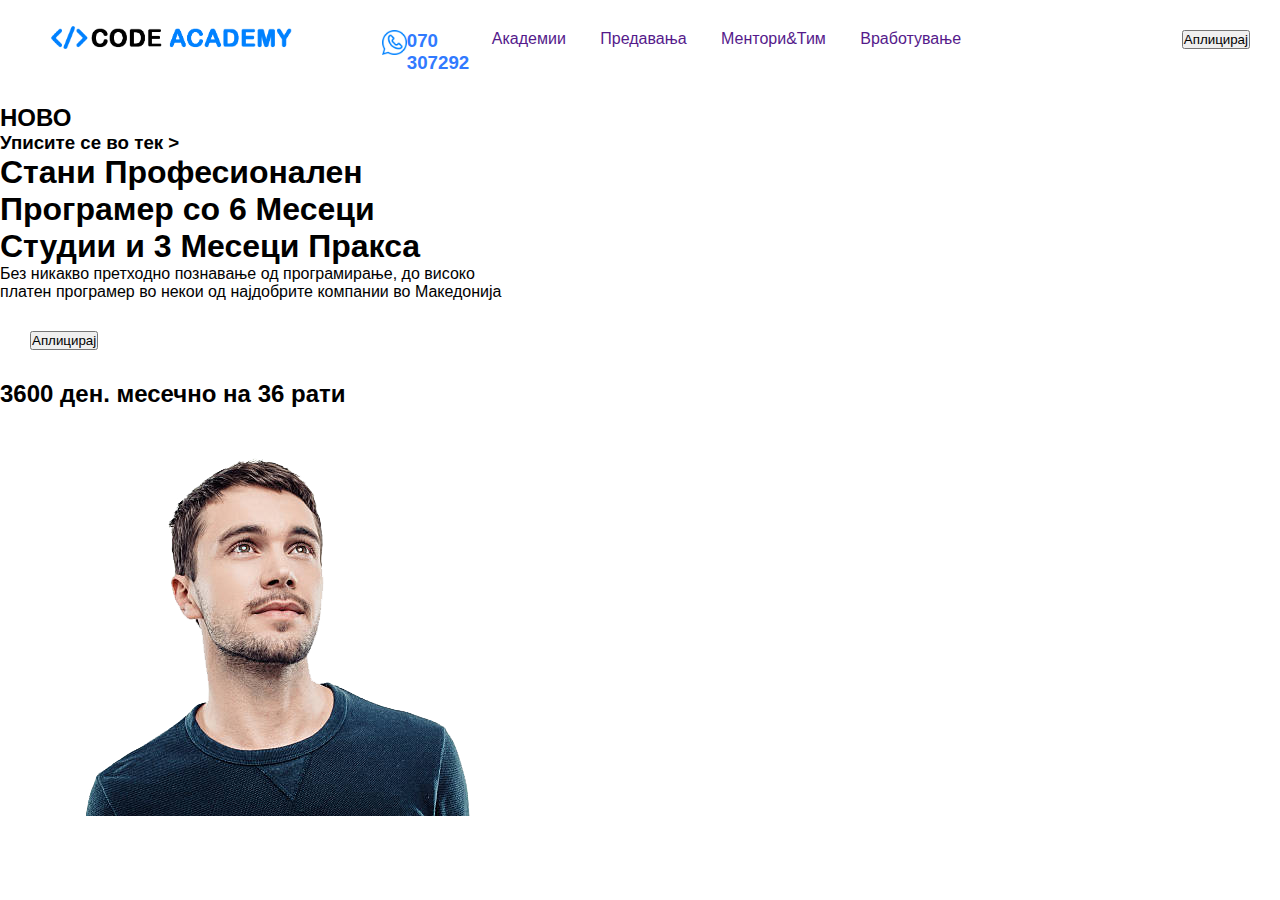
==== index.html @ f49cd066 "initial" ====
<!DOCTYPE html>
<html lang="en">

<head>
    <meta charset="UTF-8">
    <meta name="viewport" content="width=device-width, initial-scale=1.0">
    <title>Document</title>
    <link rel="stylesheet" href="./style.css">
</head>

<body>
    <div class="header">
        <div class="img-block">
            <img src="./images/logo-code-academy.png" alt="" class="image-logo">
        </div>
        <div class="inline-menu">
            <div class="phone">
                <div>
                    <img src="./images/phone.png" alt="" class="phone-logo">
                </div>
                <div>
                    <h3 class="Phone-number">070 307292</h3>
                </div>

            </div>
            <div class="menu-bar">
                <a href="" class="menu">Академии</a>
                <a href="" class="menu">Предавања</a>
                <a href="" class="menu">Ментори&Тим</a>
                <a href="" class="menu">Вработување</a>
            </div>
            <div class="aply">
                <button class="button">Аплицирај</button>
            </div>
        </div>
    </div>
    <div>
        <div class="classes">
            <div class="newbootton">
                <h2>НОВО</h2>
            </div>
            <h3>Уписите се во тек ></h3>

        </div>
        <div>
            <h1>Стани Професионален<br>
                Програмер со 6 Месеци<br> Студии и 3 Месеци Пракса</h1>
            <p>Без никакво претходно познавање од програмирање, до високо<br> платен програмер во некои од најдобрите
                компании во Македонија</p>
        </div>
        <div class="aply">
            <button>Аплицирај</button>
        </div>
        <div class="payment">
            <h2>3600 ден. месечно на 36 рати</h2>
        </div>
        <div class="picture">
            <img src="./images/person.png" alt="">
        </div>
    </div>

</body>

</html>
---- style.css ----
.header {
    width: 100%;
    display: inline-flex;
}

.img-block{
    padding: 2%;
    margin-left: 2%;
    width: 25%;
}
.image-logo {
    height: 23px;

}
.inline-menu{
    display: contents;
   
    
}

.phone {
    display: inline-flex;
    padding: 30px;
    padding-right: 0;
    width: 10%;
    
}

.phone-logo {
    width: 25px;
}

.Phone-number {
    color: rgb(49 122 255)
}

.menu-bar{
    
    padding: 30px;
    padding-left: 0;
    padding-right: 0;
    width: 60%;
    
}

.menu {
    text-decoration: none;
    padding-right: 30px;

}

.aply {
    padding: 30px;
}

.classes {}

.newbootton {}

.payment {}

.picture {}
.button{
    
}

*{
    margin: 0;
    padding: 0;
    font-family: sans-serif;
}
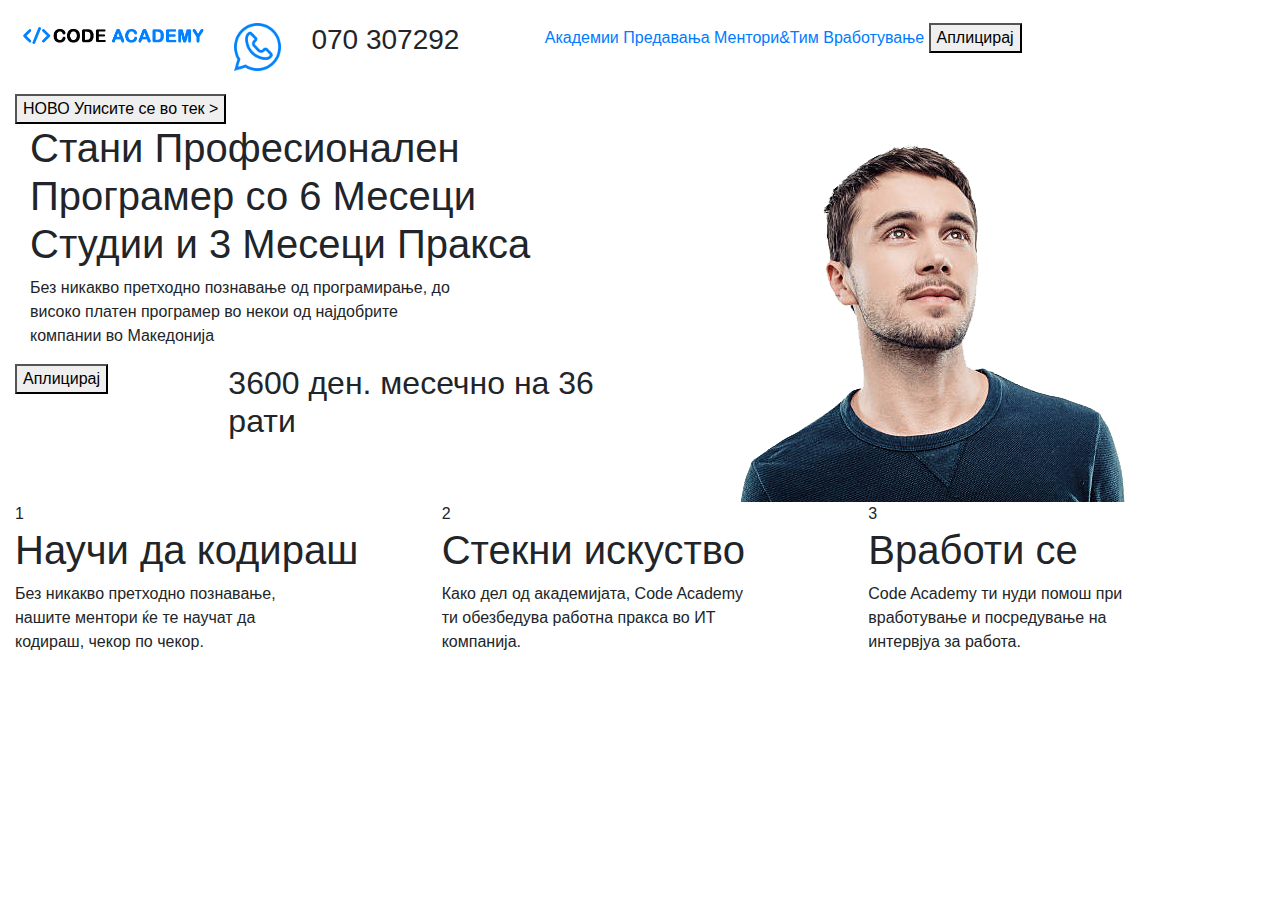
==== commit 8eca8c6d: "first" ====
--- a/index.html
+++ b/index.html
@@ -6,56 +6,172 @@
     <meta name="viewport" content="width=device-width, initial-scale=1.0">
     <title>Document</title>
     <link rel="stylesheet" href="./style.css">
+    <link rel="stylesheet" href="./Bootstrap/bootstrap-4.5.3-dist/css/bootstrap.css">
 </head>
 
 <body>
-    <div class="header">
-        <div class="img-block">
-            <img src="./images/logo-code-academy.png" alt="" class="image-logo">
-        </div>
-        <div class="inline-menu">
-            <div class="phone">
-                <div>
-                    <img src="./images/phone.png" alt="" class="phone-logo">
+    <div class="container-fluid header">
+
+        <div class="row">
+
+            <div class="col-md-2 ">
+                <img src="./images/logo-code-academy.png" alt="" class="logo">
+            </div>
+
+            <div class="row col-md-10">
+
+                <div class="row col-md-4">
+
+                    <div class="col-md-3">
+                        <img src="./images/phone.png" alt="" class="phonelogo">
+                    </div>
+
+                    <div class="col-md-9">
+                        <h3 class="phonenumber">070 307292</h3>
+                    </div>
                 </div>
-                <div>
-                    <h3 class="Phone-number">070 307292</h3>
+
+                <div class="col-md-8">
+                    <a href="" class="menu">Академии</a>
+                    <a href="" class="menu">Предавања</a>
+                    <a href="" class="menu">Ментори&Тим</a>
+                    <a href="" class="menu">Вработување</a>
+                    <button class="apply">Аплицирај</button>
                 </div>
 
             </div>
-            <div class="menu-bar">
-                <a href="" class="menu">Академии</a>
-                <a href="" class="menu">Предавања</a>
-                <a href="" class="menu">Ментори&Тим</a>
-                <a href="" class="menu">Вработување</a>
-            </div>
-            <div class="aply">
-                <button class="button">Аплицирај</button>
-            </div>
-        </div>
-    </div>
-    <div>
-        <div class="classes">
-            <div class="newbootton">
-                <h2>НОВО</h2>
-            </div>
-            <h3>Уписите се во тек ></h3>
 
         </div>
-        <div>
-            <h1>Стани Професионален<br>
-                Програмер со 6 Месеци<br> Студии и 3 Месеци Пракса</h1>
-            <p>Без никакво претходно познавање од програмирање, до високо<br> платен програмер во некои од најдобрите
-                компании во Македонија</p>
+
+    </div>
+
+    <div class="container-fluid">
+
+        <div class="row">
+
+            <div class="col-md-6">
+
+                <div class="row">
+                    
+                    <div class="col-md-6">
+                        <button class="asceptance"><span class="novobutton">НОВО</span> Уписите се во тек > </button>
+                    </div>
+
+                    <div class="col-md-6"></div>
+
+                </div>
+
+                <div class="col-md-12">
+
+                    <h1 class="mainheader">Стани Професионален<br>
+                        Програмер со 6 Месеци<br> Студии и 3 Месеци Пракса
+                    </h1>
+
+                    <p class="mainpara">Без никакво претходно познавање од програмирање, до <br>високо платен програмер
+                        во некои од
+                        најдобрите<br>
+                        компании во Македонија
+                    </p>
+
+                </div>
+
+                <div class="row">
+
+                    <div class="col-md-4">
+                        <button class="apply">Аплицирај</button>
+                    </div>
+
+                    <div class="col-md-8 pricebox">
+                        <h2 class="price">3600 ден. месечно на 36 рати</h2>
+                    </div>
+
+                </div>
+
+            </div>
+
+
+
+            <div class="col-md-6">
+                <img src="./images/person.png" alt="" class="image">
+            </div>
+
         </div>
-        <div class="aply">
-            <button>Аплицирај</button>
-        </div>
-        <div class="payment">
-            <h2>3600 ден. месечно на 36 рати</h2>
-        </div>
-        <div class="picture">
-            <img src="./images/person.png" alt="">
+
+    </div>
+
+    <div class="container-fluid" class="numbers">
+
+        <div class="row">
+
+            <div class="col-md-4">
+
+                <div class="outter">
+
+                    <div class="inner">
+                        <div class="num">1</div>
+                    </div>
+
+                </div>
+
+                <div>
+                    <h1 class="bold">
+                        Научи да кодираш
+                    </h1>
+
+                    <p class="paragraphnum">
+                        Без никакво претходно познавање,<br>
+                        нашите ментори ќе те научат да <br> кодираш, чекор по чекор.
+                    </p>
+
+                </div>
+
+
+            </div>
+
+            <div class="col-md-4">
+
+                <div class="outter">
+
+                    <div class="inner">
+                        <div class="num">2</div>
+                    </div>
+
+                </div>
+
+                <div>
+                    <h1 class="bold">
+                        Стекни искуство
+                    </h1>
+
+                    <p class="paragraphnum">
+                        Како дел од академијата, Code Academy <br> ти обезбедува работна пракса во ИТ <br> компанија.
+                    </p>
+                </div>
+
+            </div>
+
+            <div class="col-md-4">
+
+                <div class="outter">
+
+                    <div class="inner">
+                        <div class="num">3</div>
+                    </div>
+
+                </div>
+
+                <div>
+                    <h1 class="bold">
+                        Вработи се
+                    </h1>
+                    
+                    <p class="paragraphnum">
+                        Code Academy ти нуди помош при <br> вработување и посредување на <br> интервјуа за работа.
+                    </p>
+
+
+                </div>
+            </div>
         </div>
     </div>
 
--- a/style.css
+++ b/style.css
@@ -1,71 +1,62 @@
-.header {
+
+.logo{
     width: 100%;
-    display: inline-flex;
 }
-
-.img-block{
-    padding: 2%;
-    margin-left: 2%;
-    width: 25%;
+.header{
+ width: 100%;
+ padding: 23px !important;
 }
-.image-logo {
-    height: 23px;
+.phonelogo{
+    width: 100%;
+}
+.phonenumber{
+    width: 100%;
+    padding-left: 0 !important;
+}
+.menu{
 
 }
-.inline-menu{
-    display: contents;
-   
+.pricebox{
+
+}
+.apply{
+
     
 }
-
-.phone {
-    display: inline-flex;
-    padding: 30px;
-    padding-right: 0;
-    width: 10%;
-    
-}
-
-.phone-logo {
-    width: 25px;
-}
-
-.Phone-number {
-    color: rgb(49 122 255)
-}
-
-.menu-bar{
-    
-    padding: 30px;
-    padding-left: 0;
-    padding-right: 0;
-    width: 60%;
-    
-}
-
-.menu {
-    text-decoration: none;
-    padding-right: 30px;
+.mainheader{
 
 }
+.mainpara{
 
-.aply {
-    padding: 30px;
 }
+.numbers{
 
-.classes {}
+    }
+.inner{
 
-.newbootton {}
+}
+.outter{
 
-.payment {}
+}
+.num{
 
-.picture {}
-.button{
-    
+  
 }
+.novobutton{
 
-*{
-    margin: 0;
-    padding: 0;
-    font-family: sans-serif;
+}
+.asceptance{
+
+}
+.price{
+
+}
+.image{
+
+}
+.bold{
+
+}
+.paragraphnum{
+
 }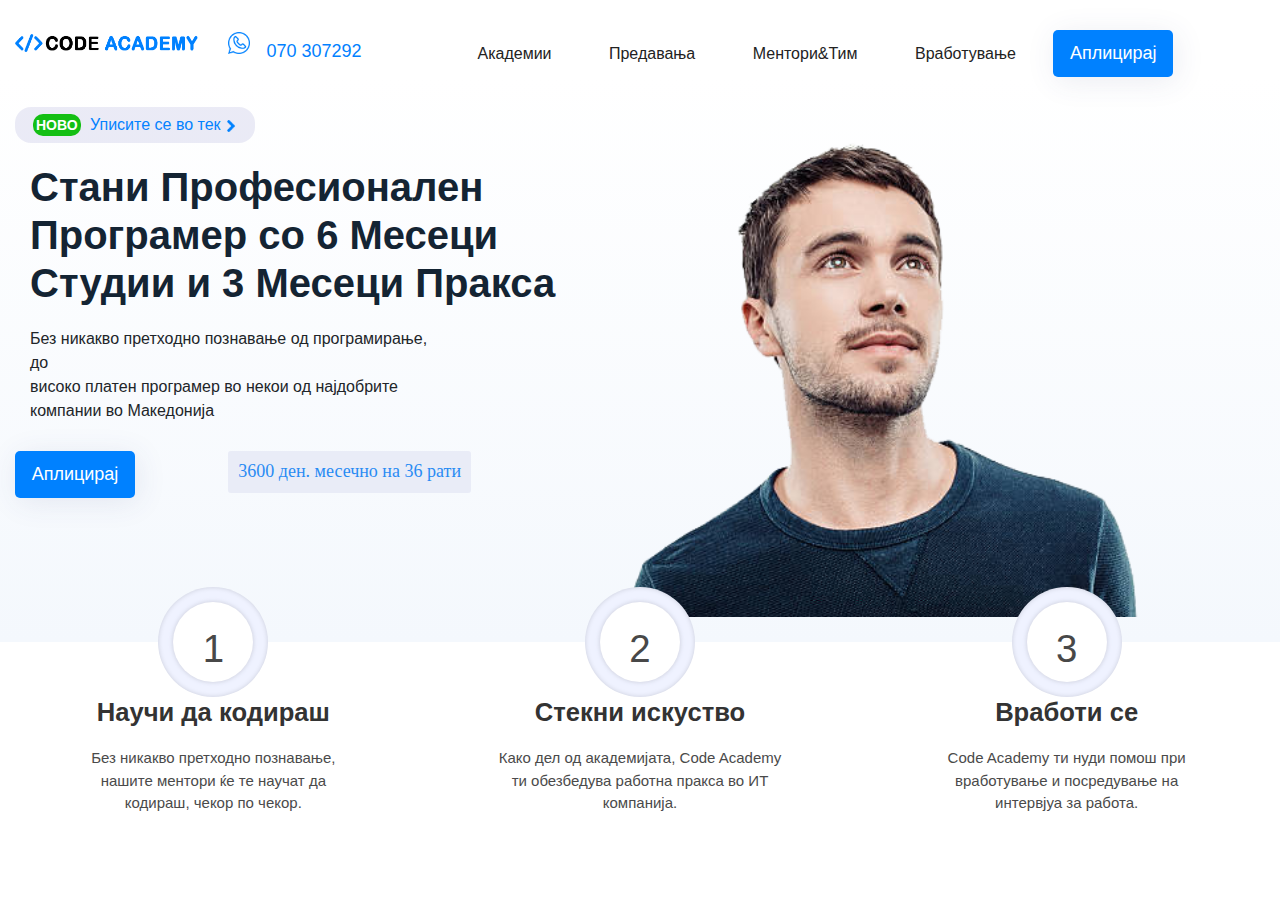
==== commit 684f8707: "css aded" ====
--- a/index.html
+++ b/index.html
@@ -5,8 +5,8 @@
     <meta charset="UTF-8">
     <meta name="viewport" content="width=device-width, initial-scale=1.0">
     <title>Document</title>
-    <link rel="stylesheet" href="./style.css">
-    <link rel="stylesheet" href="./Bootstrap/bootstrap-4.5.3-dist/css/bootstrap.css">
+    <link rel="stylesheet" href="./Assets/CSS/style.css">
+    <link rel="stylesheet" href="./Assets/Bootstrap/bootstrap-4.5.3-dist/css/bootstrap.css">
 </head>
 
 <body>
@@ -15,23 +15,24 @@
         <div class="row">
 
             <div class="col-md-2 ">
-                <img src="./images/logo-code-academy.png" alt="" class="logo">
+                <img src="./Assets/images/logo-code-academy.png" alt="" class="logo">
             </div>
 
             <div class="row col-md-10">
 
-                <div class="row col-md-4">
+                <div class="row col-md-3">
 
-                    <div class="col-md-3">
-                        <img src="./images/phone.png" alt="" class="phonelogo">
+                    <div  class="col-md-2">
+                        <img src="./Assets/images/phone.png" alt="" class="phonelogo">
                     </div>
 
-                    <div class="col-md-9">
+                    <div  class="col-md-10">
                         <h3 class="phonenumber">070 307292</h3>
                     </div>
+                                 
                 </div>
 
-                <div class="col-md-8">
+               <div class="col-md-9">
                     <a href="" class="menu">Академии</a>
                     <a href="" class="menu">Предавања</a>
                     <a href="" class="menu">Ментори&Тим</a>
@@ -45,16 +46,16 @@
 
     </div>
 
-    <div class="container-fluid">
+    <div class="container-fluid main">
 
         <div class="row">
 
             <div class="col-md-6">
 
                 <div class="row">
-                    
+
                     <div class="col-md-6">
-                        <button class="asceptance"><span class="novobutton">НОВО</span> Уписите се во тек > </button>
+                        <button class="asceptance"><span class="novobutton">НОВО</span> Уписите се во тек <img src="./Assets/images/right.png" alt="" class="right"> </button>
                     </div>
 
                     <div class="col-md-6"></div>
@@ -81,7 +82,7 @@
                         <button class="apply">Аплицирај</button>
                     </div>
 
-                    <div class="col-md-8 pricebox">
+                    <div class="col-md-8">
                         <h2 class="price">3600 ден. месечно на 36 рати</h2>
                     </div>
 
@@ -92,18 +93,18 @@
 
 
             <div class="col-md-6">
-                <img src="./images/person.png" alt="" class="image">
+                <img src="./Assets/images/person.png" alt="" class="image">
             </div>
 
         </div>
 
     </div>
 
-    <div class="container-fluid" class="numbers">
+    <div class="container-fluid numbers">
 
         <div class="row">
 
-            <div class="col-md-4">
+            <div class="col-md-4 textNumbers">
 
                 <div class="outter">
 
@@ -128,7 +129,7 @@
 
             </div>
 
-            <div class="col-md-4">
+            <div class="col-md-4 textNumbers">
 
                 <div class="outter">
 
@@ -150,7 +151,7 @@
 
             </div>
 
-            <div class="col-md-4">
+            <div class="col-md-4 textNumbers">
 
                 <div class="outter">
 
@@ -164,7 +165,7 @@
                     <h1 class="bold">
                         Вработи се
                     </h1>
-                    
+
                     <p class="paragraphnum">
                         Code Academy ти нуди помош при <br> вработување и посредување на <br> интервјуа за работа.
                     </p>
--- a/Assets/CSS/style.css
+++ b/Assets/CSS/style.css
@@ -0,0 +1,187 @@
+* {
+    margin: 0;
+    padding: 0;
+}
+
+.logo {
+    width: 100%;
+
+
+}
+
+.header {
+    width: auto;
+    display: flex;
+    justify-content: space-between;
+    padding-top: 30px;
+}
+
+.phonelogoContainer {
+    float: left;
+    position: absolute;
+ 
+}
+
+.phonelogo {
+    height: 22px;
+
+    margin-right: 10px;
+}
+
+.phonenumber {
+    font-weight: 500;
+    padding-top: 11px;
+    color: #0181ff;
+    font-size: 18px;
+    width: 100%;
+}
+
+.menu {
+    margin-right: 13px;
+    padding: 10px 20px 10px 20px;
+    color: #222;
+    font-size: 16px;
+}
+
+
+
+.apply {
+    background: #0081ff;
+    font-size: 18px;
+    text-align: center;
+    padding: 10px 15px 10px 15px;
+    color: #fff;
+    border-radius: 5px;
+    box-shadow: 2.5px 4.33px 30px 0 rgba(57, 69, 125, 0.1);
+    cursor: pointer;
+    width: 120px;
+    border: transparent;
+
+}
+
+.mainheader {
+    font-weight: 600;
+    color: #142433;
+}
+
+.mainpara {
+    width: 70%;
+    margin-top: 20px;
+    margin-bottom: 0px;
+    padding-bottom: 28px;
+}
+
+.numbers {
+
+    padding-top: 60px;
+    margin-top: -115px;
+    padding-left: 40px;
+    padding-right: 50px;
+}
+
+.inner {
+    position: absolute;
+    background: #fff;
+    border-radius: 50%;
+    height: 80px;
+    width: 80px;
+    top: 20px;
+    left: 20px;
+    margin: -5px 0px 0px -5px;
+    box-shadow: 0 0 5px rgba(0, 0, 0, .15), 0 0 7px #eceffc;
+    z-index: 0;
+}
+
+.outter {
+    background: #eff2ff;
+    border-radius: 50%;
+    height: 110px;
+    width: 110px;
+    position: relative;
+    box-shadow: inset 0 0 5px rgba(0, 0, 0, .15), 0 0 7px #06060600;
+    z-index: 0;
+    margin: 0 auto;
+}
+
+.num {
+    font-size: 2.4rem;
+    font-family: sans-serif;
+    font-weight: 500;
+    text-align: center;
+    color: #484848;
+    padding-top: 18px;
+}
+
+.novobutton {
+    background: #14bf14;
+    color: #fff;
+    padding: 3px;
+    font-size: 14px;
+    border-radius: 10px;
+    margin-right: 5px;
+    font-weight: bold;
+    border: transparent;
+}
+
+
+.right {
+    width: 12px;
+}
+
+.asceptance {
+    color: #0482ff;
+    border-radius: 16px;
+    background: rgba(0, 0, 140, .08);
+    padding: 6px;
+    font-size: 16px;
+    width: 240px;
+    margin-top: 30px;
+    margin-bottom: 20px;
+    border: transparent;
+
+}
+
+.main {
+    background: linear-gradient(180deg, white, #f4f8fd);
+    padding-bottom: 129px;
+}
+
+.price {
+    background: #e8ebf7;
+    color: #0f80f3;
+    width: fit-content;
+    font-size: 18px;
+    padding: 10px;
+    border-radius: 3px;
+    font-weight: 200;
+    font-family: Roboto;
+    margin-bottom: 20px;
+    opacity: 0.9;
+
+}
+
+.image {
+    position: absolute;
+    height: 540px;
+    margin-left: -140px;
+
+
+}
+
+.bold {
+    font-size: 1.6rem;
+    font-weight: 600;
+    color: #333;
+}
+
+.paragraphnum {
+    margin-top: 20px;
+    font-size: 15px;
+    color: #4a4a4a;
+}
+
+.textNumbers {
+    width: 301px;
+    text-align: center;
+    
+}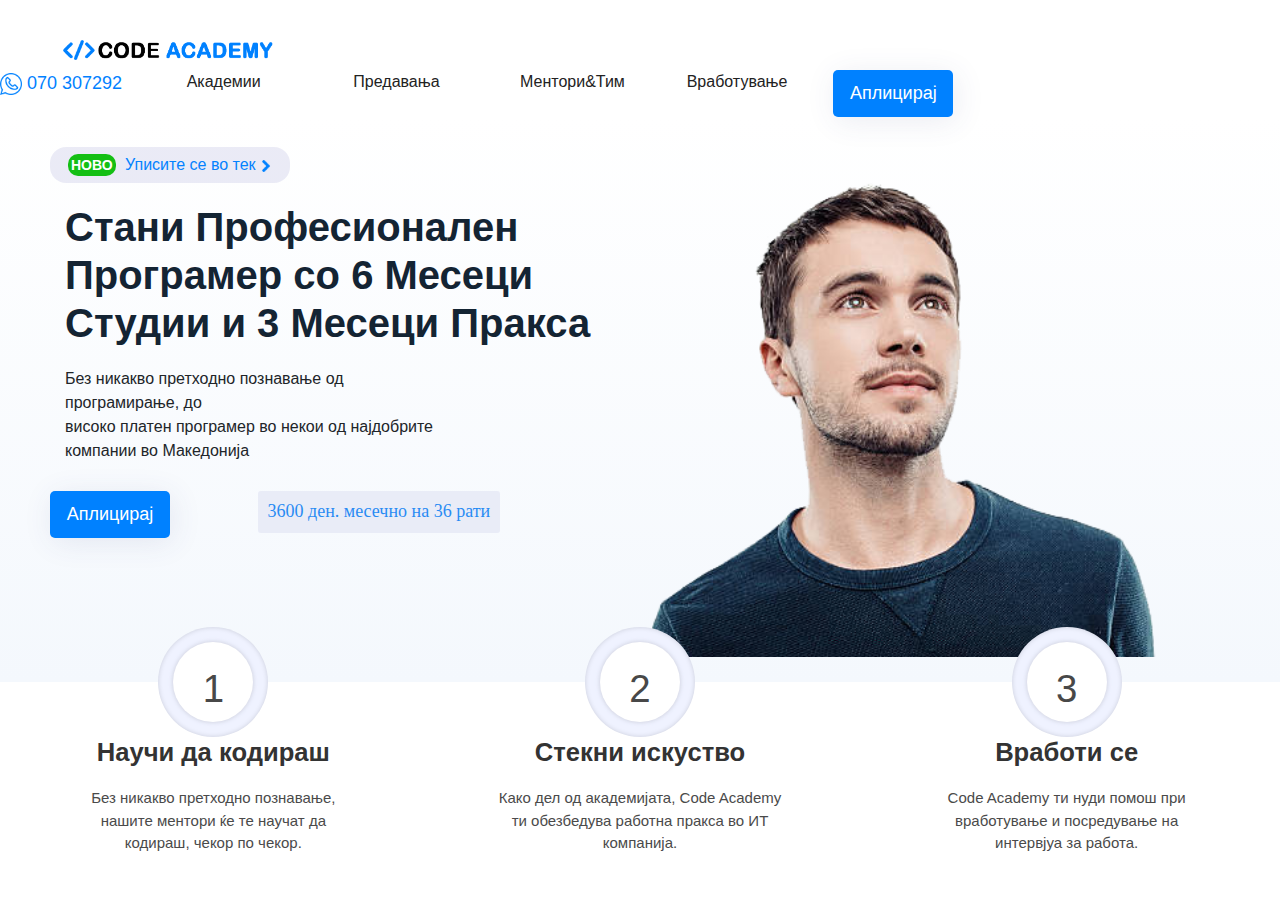
==== commit 04e8048a: "Apllyform added" ====
--- a/index.html
+++ b/index.html
@@ -4,46 +4,60 @@
 <head>
     <meta charset="UTF-8">
     <meta name="viewport" content="width=device-width, initial-scale=1.0">
-    <title>Document</title>
+    <title>Code Academy</title>
     <link rel="stylesheet" href="./Assets/CSS/style.css">
     <link rel="stylesheet" href="./Assets/Bootstrap/bootstrap-4.5.3-dist/css/bootstrap.css">
+
+    <script src="./Assets/jquary/jquery-3.5.1.min.js"></script>
+    <script src="./Assets/Bootstrap/bootstrap-4.5.3-dist/js/bootstrap.js"></script>
 </head>
 
 <body>
     <div class="container-fluid header">
 
-        <div class="row">
+        <div class="row w-100">
 
             <div class="col-md-2 ">
                 <img src="./Assets/images/logo-code-academy.png" alt="" class="logo">
             </div>
 
-            <div class="row col-md-10">
+            <div class="col-md-2"></div>
 
-                <div class="row col-md-3">
+            <div class="row">
 
-                    <div  class="col-md-2">
-                        <img src="./Assets/images/phone.png" alt="" class="phonelogo">
-                    </div>
+                <div class="col-md-2">
+                    <a href="tel:+38970307292" class="phonenumber">
+                        <span >
+                            <img src="./Assets/images/phone.png" alt="" class="phonelogo">
+                        </span>
+                        070 307292
+                    </a>
 
-                    <div  class="col-md-10">
-                        <h3 class="phonenumber">070 307292</h3>
-                    </div>
-                                 
                 </div>
 
-               <div class="col-md-9">
-                    <a href="" class="menu">Академии</a>
-                    <a href="" class="menu">Предавања</a>
-                    <a href="" class="menu">Ментори&Тим</a>
-                    <a href="" class="menu">Вработување</a>
-                    <button class="apply">Аплицирај</button>
+                <div class="col-md-2">
+                    <a href="" class="menu">Академии </a>
                 </div>
 
+                <div class="col-md-2">
+                    <a href="" class="menu">Предавања</a>
+                </div>
+
+                <div class="col-md-2">
+                    <a href="" class="menu">Ментори&Тим</a>
+                </div>
+
+                <div class="col-md-2">
+                    <a href="" class="menu">Вработување</a>
+                </div>
+                <div class="col-md-2">
+                    <a href="./aplly.html">
+                        <button class="apply"> Аплицирај</button>
+                    </a>
+                    
+                </div>
             </div>
-
         </div>
-
     </div>
 
     <div class="container-fluid main">
@@ -55,7 +69,8 @@
                 <div class="row">
 
                     <div class="col-md-6">
-                        <button class="asceptance"><span class="novobutton">НОВО</span> Уписите се во тек <img src="./Assets/images/right.png" alt="" class="right"> </button>
+                        <button class="asceptance"><span class="novobutton">НОВО</span> Уписите се во тек <img
+                                src="./Assets/images/right.png" alt="" class="right"> </button>
                     </div>
 
                     <div class="col-md-6"></div>
--- a/Assets/CSS/style.css
+++ b/Assets/CSS/style.css
@@ -4,28 +4,25 @@
 }
 
 .logo {
-    width: 100%;
+    height: 40px;
+    padding: 10px 20px 10px 0px;
+    margin-left: 3em !important;
 
 
 }
 
 .header {
-    width: auto;
+    width: 100%;
     display: flex;
     justify-content: space-between;
     padding-top: 30px;
 }
 
-.phonelogoContainer {
-    float: left;
-    position: absolute;
- 
-}
+
 
 .phonelogo {
     height: 22px;
 
-    margin-right: 10px;
 }
 
 .phonenumber {
@@ -33,7 +30,7 @@
     padding-top: 11px;
     color: #0181ff;
     font-size: 18px;
-    width: 100%;
+    
 }
 
 .menu {
@@ -62,6 +59,7 @@
 .mainheader {
     font-weight: 600;
     color: #142433;
+    pa
 }
 
 .mainpara {
@@ -144,6 +142,7 @@
 .main {
     background: linear-gradient(180deg, white, #f4f8fd);
     padding-bottom: 129px;
+    padding-left: 50px !important;
 }
 
 .price {
